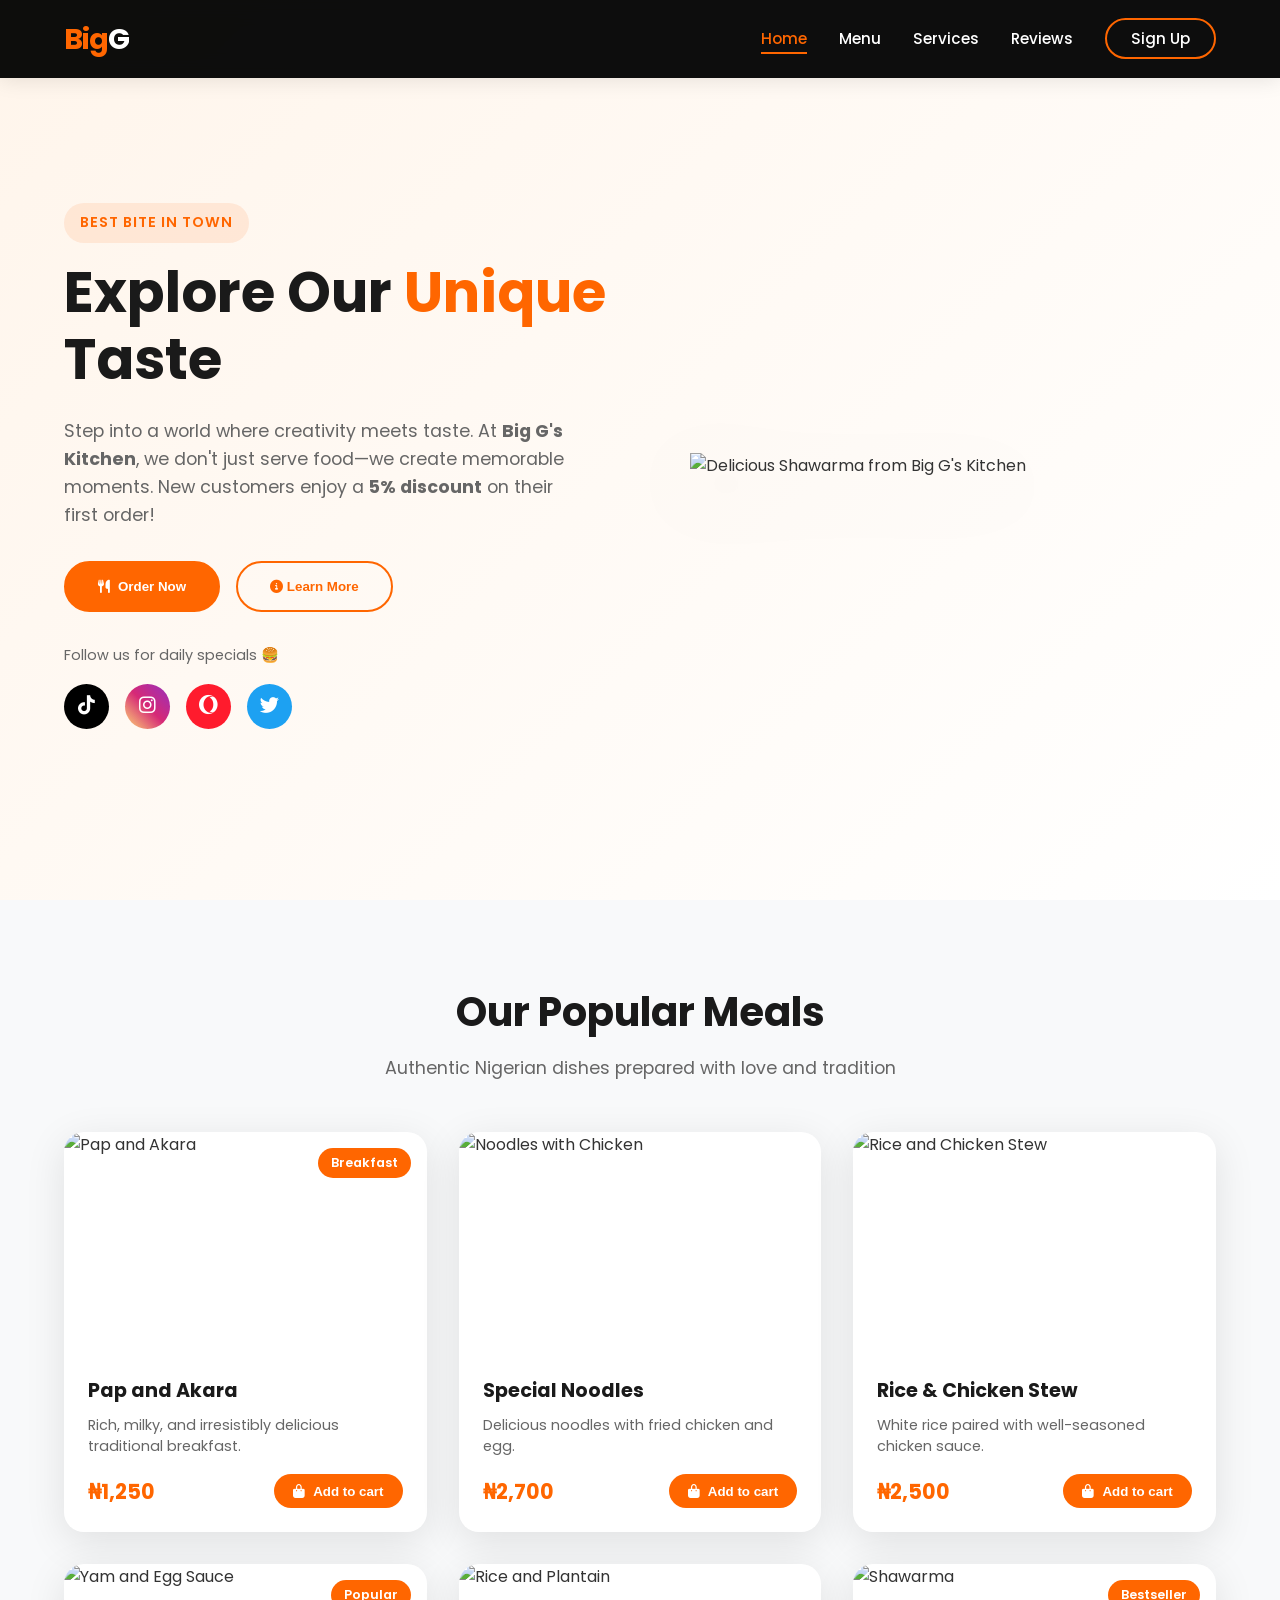
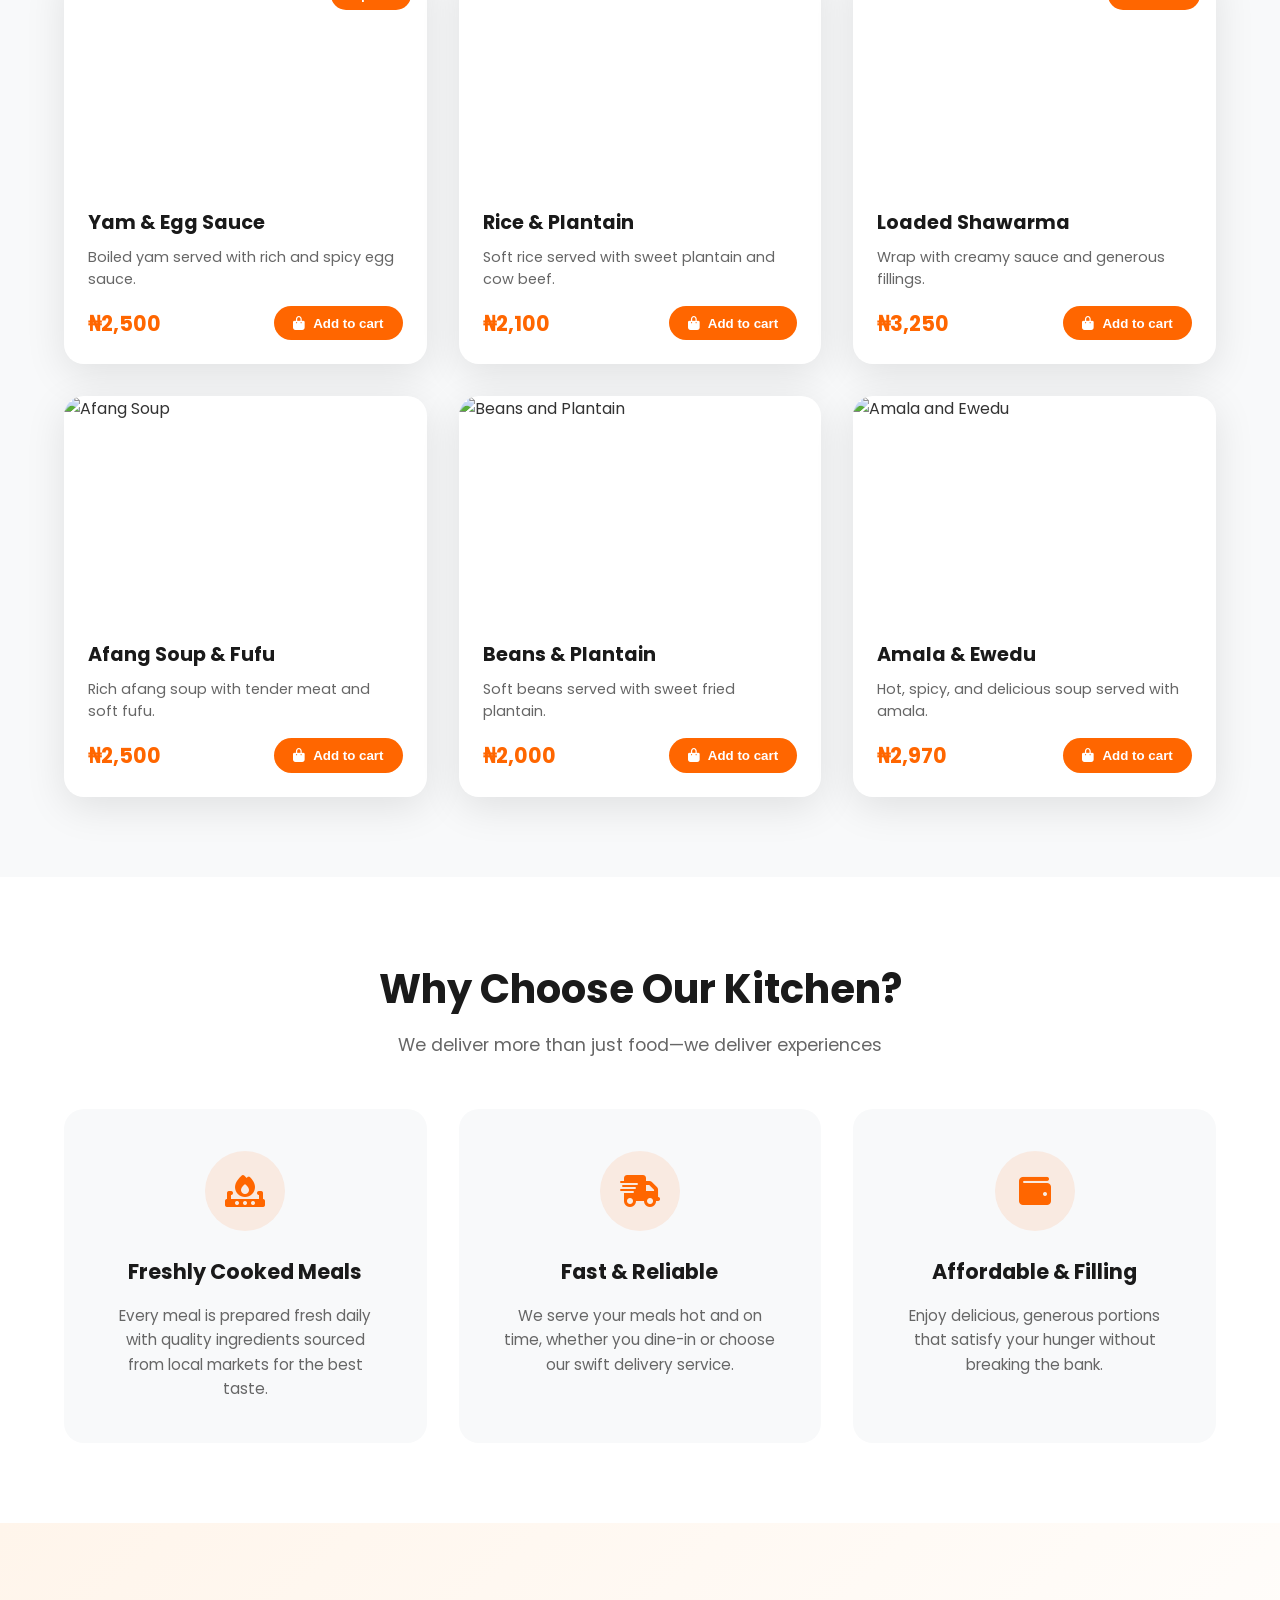
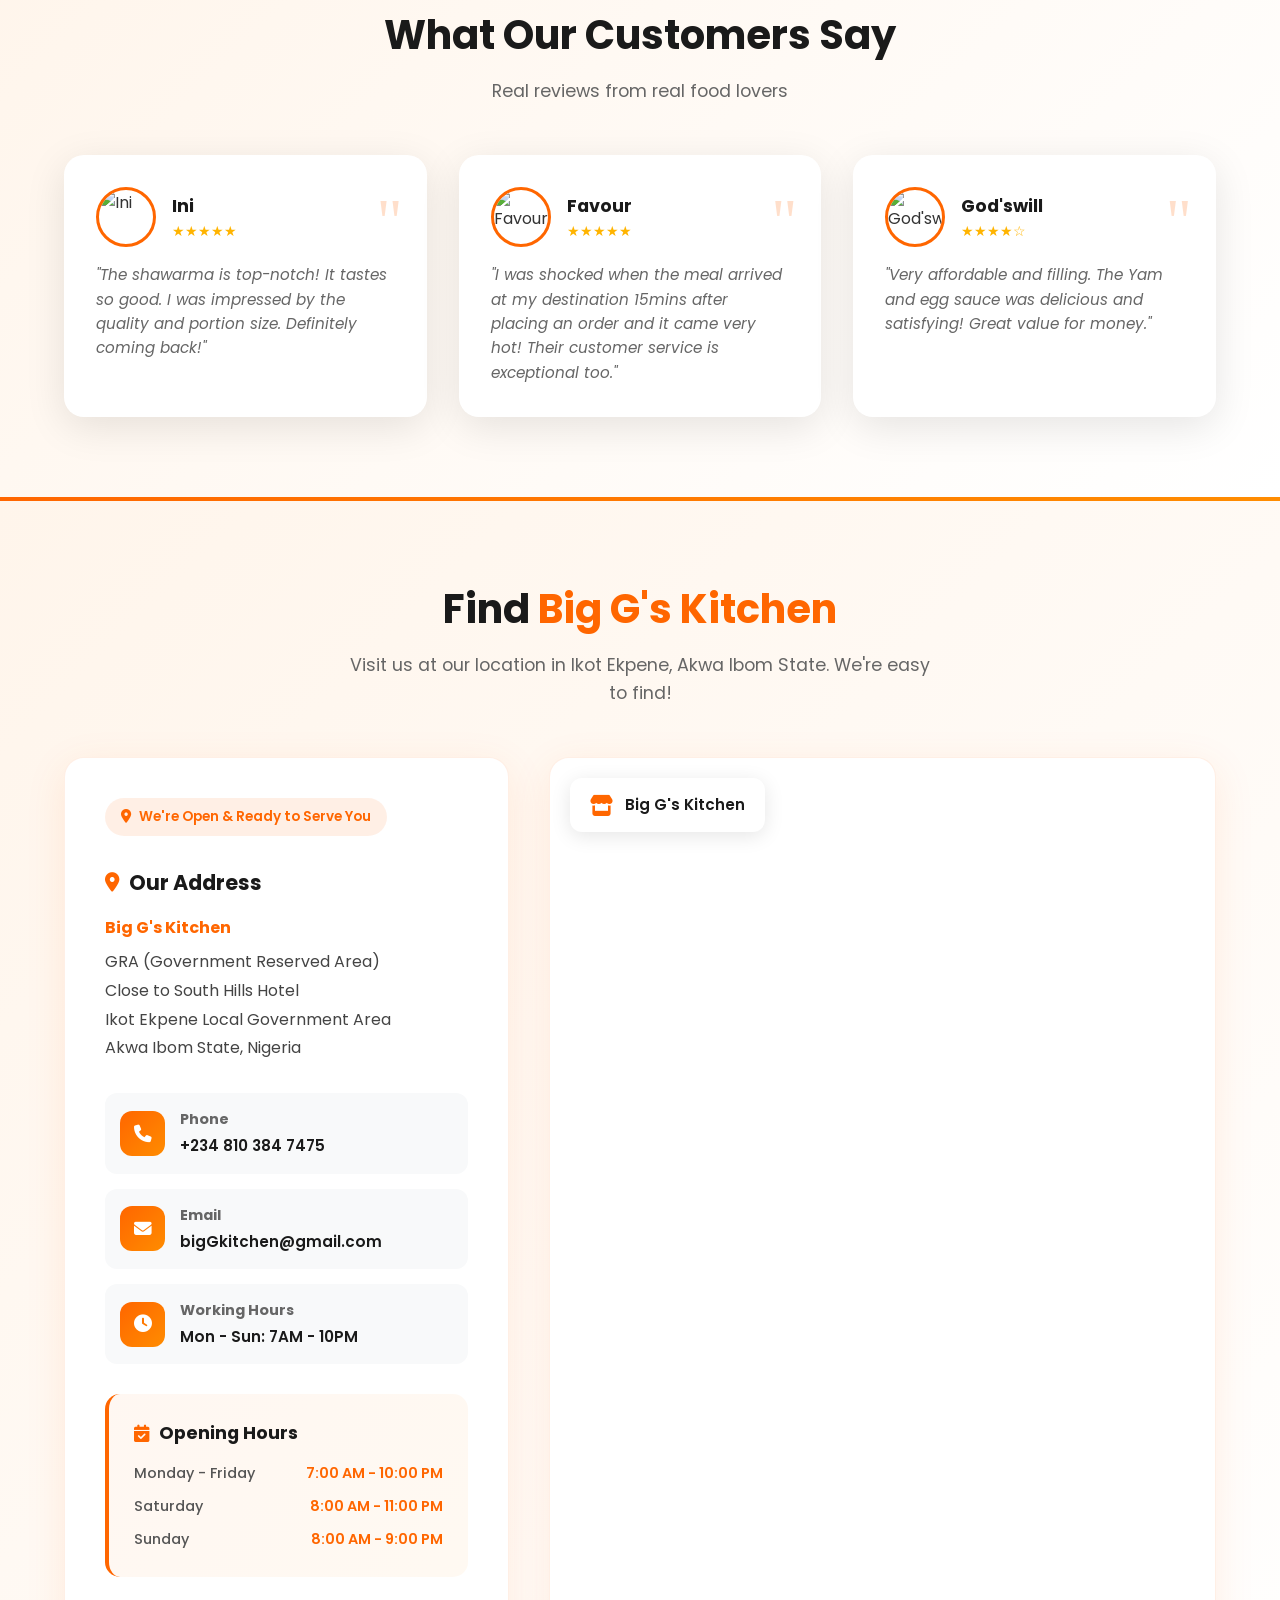
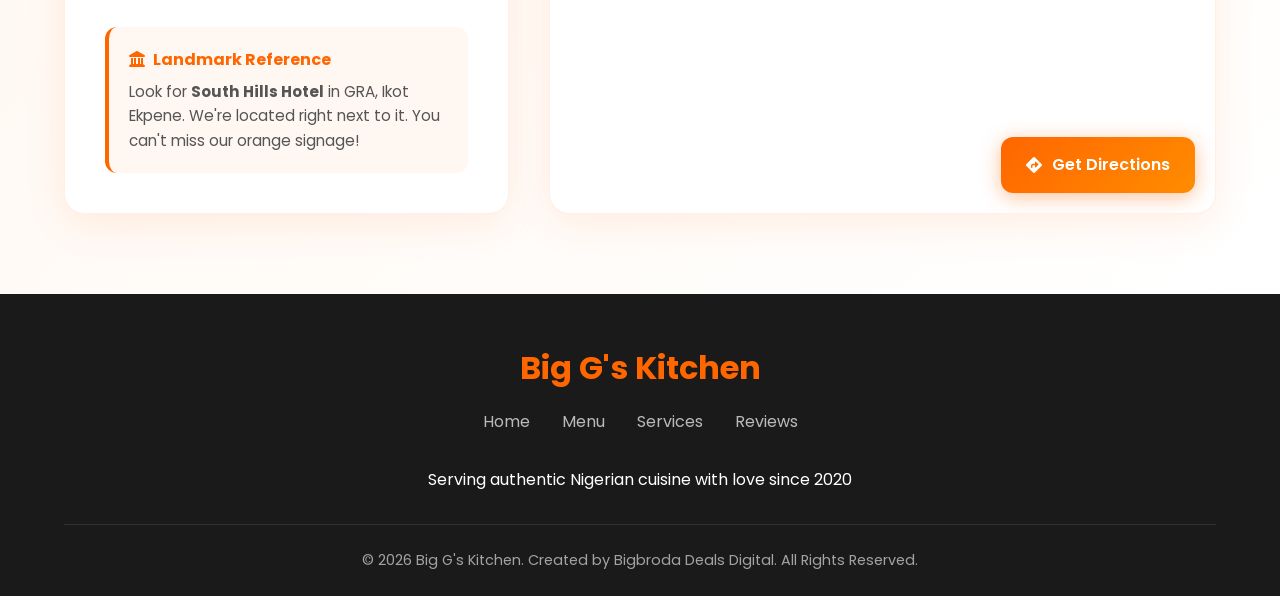
==== index.html @ 4d11370a "Rename kitchen.html to index.html" ====
<!DOCTYPE html>
<html lang="en">
<head>
    <meta charset="UTF-8">
    <meta name="viewport" content="width=device-width, initial-scale=1.0">
    <title>Big G's Kitchen - Authentic Nigerian Cuisine</title>
    
    <!-- Fonts & Icons -->
    <link href="https://fonts.googleapis.com/css2?family=Poppins:wght@300;400;500;600;700&display=swap" rel="stylesheet">
    <link rel="stylesheet" href="https://cdnjs.cloudflare.com/ajax/libs/font-awesome/6.5.0/css/all.min.css">
    
        <link href="https://fonts.googleapis.com/css2?family=Poppins:wght@300;400;500;600;700&display=swap" rel="stylesheet">
    <link rel="stylesheet" href="https://cdnjs.cloudflare.com/ajax/libs/font-awesome/6.5.0/css/all.min.css">
 <link rel="stylesheet" href="kitchen.css">
    <!-- AOS Animation -->
    <link href="https://unpkg.com/aos@2.3.4/dist/aos.css" rel="stylesheet">
   
</head>
<body>

    <!-- Navigation -->
    <nav class="navbar">
        <div class="logo">Big<span>G</span></div>
        <div class="hamburger" onclick="toggleMenu()">
            <i class="fas fa-bars"></i>
        </div>
        <ul class="nav-menu" id="navMenu">
            <li><a href="#home" class="active">Home</a></li>
            <li><a href="#products">Menu</a></li>
            <li><a href="#features">Services</a></li>
            <li><a href="#testimonials">Reviews</a></li>
            <li><a href="#" class="btn-login">Sign Up</a></li>
        </ul>
    </nav>

    <!-- Hero Section -->
    <section class="hero" id="home">
        <div class="hero-content" data-aos="fade-right">
            <span class="hero-tag">Best Bite in Town</span>
            <h1>Explore Our <span>Unique</span> Taste</h1>
            <p>Step into a world where creativity meets taste. At <strong>Big G's Kitchen</strong>, we don't just serve food—we create memorable moments. New customers enjoy a <strong>5% discount</strong> on their first order!</p>
            
            <div class="hero-buttons">
                <button class="btn-primary" onclick="scrollToSection('products')">
                    <i class="fas fa-utensils"></i> Order Now
                </button>
                <button class="btn-secondary" onclick="scrollToSection('features')">
                    <i class="fas fa-info-circle"></i> Learn More
                </button>
            </div>

            <div class="social-proof">
                <p>Follow us for daily specials 🍔</p>
                <div class="social-icons">
                    <a href="#" class="tiktok" aria-label="TikTok"><i class="fab fa-tiktok"></i></a>
                    <a href="#" class="instagram" aria-label="Instagram"><i class="fab fa-instagram"></i></a>
                    <a href="#" class="opera" aria-label="Opera"><i class="fab fa-opera"></i></a>
                    <a href="#" class="twitter" aria-label="Twitter"><i class="fab fa-twitter"></i></a>
                </div>
            </div>
        </div>
        
        <div class="hero-image" data-aos="fade-left">
            <img src="sha002.png" alt="Delicious Shawarma from Big G's Kitchen">
        </div>
    </section>

    <!-- Products Section -->
    <section class="products" id="products">
        <div class="section-header" data-aos="fade-up">
            <h2>Our Popular Meals</h2>
            <p>Authentic Nigerian dishes prepared with love and tradition</p>
        </div>

        <div class="product-grid">
            <div class="product-card" data-aos="fade-up" data-aos-delay="100">
                <div class="product-image">
                    <img src="pap.png" alt="Pap and Akara">
                    <span class="product-badge">Breakfast</span>
                </div>
                <div class="product-info">
                    <h3>Pap and Akara</h3>
                    <p>Rich, milky, and irresistibly delicious traditional breakfast.</p>
                    <div class="product-footer">
                        <span class="price">₦1,250</span>
                        <button class="btn-order"><i class="fas fa-shopping-bag"></i> Add to cart</button>
                    </div>
                </div>
            </div>

            <div class="product-card" data-aos="fade-up" data-aos-delay="200">
                <div class="product-image">
                    <img src="noodles.png" alt="Noodles with Chicken">
                </div>
                <div class="product-info">
                    <h3>Special Noodles</h3>
                    <p>Delicious noodles with fried chicken and egg.</p>
                    <div class="product-footer">
                        <span class="price">₦2,700</span>
                        <button class="btn-order"><i class="fas fa-shopping-bag"></i>Add to cart</button>
                    </div>
                </div>
            </div>

            <div class="product-card" data-aos="fade-up" data-aos-delay="300">
                <div class="product-image">
                    <img src="wrice.png" alt="Rice and Chicken Stew">
                </div>
                <div class="product-info">
                    <h3>Rice & Chicken Stew</h3>
                    <p>White rice paired with well-seasoned chicken sauce.</p>
                    <div class="product-footer">
                        <span class="price">₦2,500</span>
                        <button class="btn-order"><i class="fas fa-shopping-bag"></i> Add to cart</button>
                    </div>
                </div>
            </div>

            <div class="product-card" data-aos="fade-up" data-aos-delay="400">
                <div class="product-image">
                    <img src="yam.png" alt="Yam and Egg Sauce">
                    <span class="product-badge">Popular</span>
                </div>
                <div class="product-info">
                    <h3>Yam & Egg Sauce</h3>
                    <p>Boiled yam served with rich and spicy egg sauce.</p>
                    <div class="product-footer">
                        <span class="price">₦2,500</span>
                        <button class="btn-order"><i class="fas fa-shopping-bag"></i> Add to cart</button>
                    </div>
                </div>
            </div>

            <div class="product-card" data-aos="fade-up" data-aos-delay="100">
                <div class="product-image">
                    <img src="riceplan.png" alt="Rice and Plantain">
                </div>
                <div class="product-info">
                    <h3>Rice & Plantain</h3>
                    <p>Soft rice served with sweet plantain and cow beef.</p>
                    <div class="product-footer">
                        <span class="price">₦2,100</span>
                        <button class="btn-order"><i class="fas fa-shopping-bag"></i> Add to cart</button>
                    </div>
                </div>
            </div>

            <div class="product-card" data-aos="fade-up" data-aos-delay="200">
                <div class="product-image">
                    <img src="sha1.png" alt="Shawarma">
                    <span class="product-badge">Bestseller</span>
                </div>
                <div class="product-info">
                    <h3>Loaded Shawarma</h3>
                    <p>Wrap with creamy sauce and generous fillings.</p>
                    <div class="product-footer">
                        <span class="price">₦3,250</span>
                        <button class="btn-order"><i class="fas fa-shopping-bag"></i>Add to cart</button>
                    </div>
                </div>
            </div>

            <div class="product-card" data-aos="fade-up" data-aos-delay="300">
                <div class="product-image">
                    <img src="afang.png" alt="Afang Soup">
                </div>
                <div class="product-info">
                    <h3>Afang Soup & Fufu</h3>
                    <p>Rich afang soup with tender meat and soft fufu.</p>
                    <div class="product-footer">
                        <span class="price">₦2,500</span>
                        <button class="btn-order"><i class="fas fa-shopping-bag"></i> Add to cart</button>
                    </div>
                </div>
            </div>

            <div class="product-card" data-aos="fade-up" data-aos-delay="400">
                <div class="product-image">
                    <img src="beans.png" alt="Beans and Plantain">
                </div>
                <div class="product-info">
                    <h3>Beans & Plantain</h3>
                    <p>Soft beans served with sweet fried plantain.</p>
                    <div class="product-footer">
                        <span class="price">₦2,000</span>
                        <button class="btn-order"><i class="fas fa-shopping-bag"></i>Add to cart</button>
                    </div>
                </div>
            </div>

            <div class="product-card" data-aos="fade-up" data-aos-delay="500">
                <div class="product-image">
                    <img src="amala1.png" alt="Amala and Ewedu">
                </div>
                <div class="product-info">
                    <h3>Amala & Ewedu</h3>
                    <p>Hot, spicy, and delicious soup served with amala.</p>
                    <div class="product-footer">
                        <span class="price">₦2,970</span>
                        <button class="btn-order"><i class="fas fa-shopping-bag"></i> Add to cart</button>
                    </div>
                </div>
            </div>
        </div>
    </section>

    <!-- Features Section -->
    <section class="features" id="features">
        <div class="section-header" data-aos="fade-up">
            <h2>Why Choose Our Kitchen?</h2>
            <p>We deliver more than just food—we deliver experiences</p>
        </div>

        <div class="features-grid">
            <div class="feature-card" data-aos="fade-up" data-aos-delay="100">
                <div class="feature-icon">
                    <i class="fas fa-fire-burner"></i>
                </div>
                <h3>Freshly Cooked Meals</h3>
                <p>Every meal is prepared fresh daily with quality ingredients sourced from local markets for the best taste.</p>
            </div>

            <div class="feature-card" data-aos="fade-up" data-aos-delay="200">
                <div class="feature-icon">
                    <i class="fas fa-truck-fast"></i>
                </div>
                <h3>Fast & Reliable</h3>
                <p>We serve your meals hot and on time, whether you dine-in or choose our swift delivery service.</p>
            </div>

            <div class="feature-card" data-aos="fade-up" data-aos-delay="300">
                <div class="feature-icon">
                    <i class="fas fa-wallet"></i>
                </div>
                <h3>Affordable & Filling</h3>
                <p>Enjoy delicious, generous portions that satisfy your hunger without breaking the bank.</p>
            </div>
        </div>
    </section>

    <!-- Testimonials -->
    <section class="testimonials" id="testimonials">
        <div class="section-header" data-aos="fade-up">
            <h2>What Our Customers Say</h2>
            <p>Real reviews from real food lovers</p>
        </div>

        <div class="testimonials-grid">
            <div class="testimonial-card" data-aos="fade-up" data-aos-delay="100">
                <div class="testimonial-header">
                    <img src="ini.jpeg" alt="Ini">
                    <div class="testimonial-meta">
                        <h4>Ini</h4>
                        <div class="stars">★★★★★</div>
                    </div>
                </div>
                <p>"The shawarma is top-notch! It tastes so good. I was impressed by the quality and portion size. Definitely coming back!"</p>
            </div>

            <div class="testimonial-card" data-aos="fade-up" data-aos-delay="200">
                <div class="testimonial-header">
                    <img src="ima.jpeg" alt="Favour">
                    <div class="testimonial-meta">
                        <h4>Favour</h4>
                        <div class="stars">★★★★★</div>
                    </div>
                </div>
                <p>"I was shocked when the meal arrived at my destination 15mins after placing an order and it came very hot! Their customer service is exceptional too."</p>
            </div>

            <div class="testimonial-card" data-aos="fade-up" data-aos-delay="300">
                <div class="testimonial-header">
                    <img src="big.jpg" alt="God'swill">
                    <div class="testimonial-meta">
                        <h4>God'swill</h4>
                        <div class="stars">★★★★☆</div>
                    </div>
                </div>
                <p>"Very affordable and filling. The Yam and egg sauce was delicious and satisfying! Great value for money."</p>
            </div>
        </div>
    </section>

     <!-- LOCATION SECTION - Insert after reviews/testimonials section -->
    <section class="location-section" id="location">
        <div class="section-header">
            <h2>Find <span>Big G's Kitchen</span></h2>
            <p>Visit us at our location in Ikot Ekpene, Akwa Ibom State. We're easy to find!</p>
        </div>

        <div class="location-container">
            <!-- Location Info -->
            <div class="location-info">
                <div class="location-badge">
                    <i class="fas fa-location-dot"></i>
                    We're Open & Ready to Serve You
                </div>

                <div class="address-block">
                    <h3><i class="fas fa-map-marker-alt"></i> Our Address</h3>
                    <p class="address-text">
                        <strong>Big G's Kitchen</strong>
                        GRA (Government Reserved Area)<br>
                        Close to South Hills Hotel<br>
                        Ikot Ekpene Local Government Area<br>
                        Akwa Ibom State, Nigeria
                    </p>
                </div>

                <div class="contact-details">
                    <div class="contact-item">
                        <div class="contact-icon">
                            <i class="fas fa-phone"></i>
                        </div>
                        <div class="contact-text">
                            <h4>Phone</h4>
                            <p>+234 810 384 7475</p>
                        </div>
                    </div>
                    <div class="contact-item">
                        <div class="contact-icon">
                            <i class="fas fa-envelope"></i>
                        </div>
                        <div class="contact-text">
                            <h4>Email</h4>
                            <p>bigGkitchen@gmail.com</p>
                        </div>
                    </div>
                    <div class="contact-item">
                        <div class="contact-icon">
                            <i class="fas fa-clock"></i>
                        </div>
                        <div class="contact-text">
                            <h4>Working Hours</h4>
                            <p>Mon - Sun: 7AM - 10PM</p>
                        </div>
                    </div>
                </div>

                <div class="hours-block">
                    <h4><i class="fas fa-calendar-check"></i> Opening Hours</h4>
                    <div class="hours-list">
                        <div class="hours-row">
                            <span class="day">Monday - Friday</span>
                            <span class="time">7:00 AM - 10:00 PM</span>
                        </div>
                        <div class="hours-row">
                            <span class="day">Saturday</span>
                            <span class="time">8:00 AM - 11:00 PM</span>
                        </div>
                        <div class="hours-row">
                            <span class="day">Sunday</span>
                            <span class="time">8:00 AM - 9:00 PM</span>
                        </div>
                    </div>
                </div>

                <div class="landmark-note">
                    <h4><i class="fas fa-landmark"></i> Landmark Reference</h4>
                    <p>Look for <strong>South Hills Hotel</strong> in GRA, Ikot Ekpene. We're located right next to it. You can't miss our orange signage!</p>
                </div>
            </div>

            <!-- Map -->
            <div class="map-wrapper">
                <div class="map-container">
                    <!-- Google Maps Embed - Ikot Ekpene, Akwa Ibom -->
                    <iframe 
                        class="map-iframe"
                        src="https://www.google.com/maps/embed?pb=!1m18!1m12!1m3!1d127166.12532907297!2d7.5797248!3d5.1234567!2m3!1f0!2f0!3f0!3m2!1i1024!2i768!4f13.1!3m3!1m2!1s0x105d7c7c7c7c7c7c%3A0x7c7c7c7c7c7c7c7c!2sIkot%20Ekpene%2C%20Akwa%20Ibom!5e0!3m2!1sen!2sng!4v1234567890"
                        allowfullscreen=""
                        loading="lazy"
                        referrerpolicy="no-referrer-when-downgrade">
                    </iframe>
                    
                    <div class="map-overlay">
                        <i class="fas fa-store"></i>
                        <span>Big G's Kitchen</span>
                    </div>

                    <a href="https://www.google.com/maps/dir//Ikot+Ekpene,+Akwa+Ibom/@5.1234567,7.5797248,15z" 
                       target="_blank" 
                       class="directions-btn">
                        <i class="fas fa-directions"></i>
                        Get Directions
                    </a>
                </div>
            </div>
        </div>
    </section>
    <!-- Footer -->
    <footer>
        <div class="footer-content">
            <div class="footer-logo">Big G's Kitchen</div>
            <div class="footer-links">
                <a href="#home">Home</a>
                <a href="#products">Menu</a>
                <a href="#features">Services</a>
                <a href="#testimonials">Reviews</a>
            </div>
            <p>Serving authentic Nigerian cuisine with love since 2020</p>
        </div>
        <div class="footer-bottom">
            <p>&copy; 2026 Big G's Kitchen. Created by Bigbroda Deals Digital. All Rights Reserved.</p>
        </div>
    </footer>

    <!-- Scripts -->
    <script src="https://unpkg.com/aos@2.3.4/dist/aos.js"></script>
    <script>
        // Initialize AOS Animation
        AOS.init({
            duration: 800,
            easing: "ease-out-cubic",
            once: true,
            offset: 100,
            disable: 'mobile'
        });

        // Mobile Menu Toggle
        function toggleMenu() {
            const navMenu = document.getElementById('navMenu');
            navMenu.classList.toggle('active');
        }

        // Close menu when clicking a link
        document.querySelectorAll('.nav-menu a').forEach(link => {
            link.addEventListener('click', () => {
                document.getElementById('navMenu').classList.remove('active');
            });
        });

        // Smooth Scroll to Section
        function scrollToSection(id) {
            const element = document.getElementById(id);
            if (element) {
                element.scrollIntoView({ behavior: 'smooth', block: 'start' });
            }
        }

        // Active Navigation Highlight on Scroll
        const sections = document.querySelectorAll('section[id]');
        const navLinks = document.querySelectorAll('.nav-menu a');

        window.addEventListener('scroll', () => {
            let current = '';
            sections.forEach(section => {
                const sectionTop = section.offsetTop;
                const sectionHeight = section.clientHeight;
                if (scrollY >= (sectionTop - 200)) {
                    current = section.getAttribute('id');
                }
            });

            navLinks.forEach(link => {
                link.classList.remove('active');
                if (link.getAttribute('href') === `#${current}`) {
                    link.classList.add('active');
                }
            });
        });

        // Add to Cart Functionality (placeholder)
        document.querySelectorAll('.btn-order').forEach(btn => {
            btn.addEventListener('click', function() {
                const originalText = this.innerHTML;
                this.innerHTML = '<i class="fas fa-check"></i> Added';
                this.style.background = '#28a745';
                setTimeout(() => {
                    this.innerHTML = originalText;
                    this.style.background = '';
                }, 2000);
            });
        });
           // Animate elements on scroll
        const observerOptions = {
            threshold: 0.1,
            rootMargin: '0px 0px -50px 0px'
        };

        const observer = new IntersectionObserver((entries) => {
            entries.forEach(entry => {
                if (entry.isIntersecting) {
                    entry.target.style.opacity = '1';
                    entry.target.style.transform = 'translateY(0)';
                }
            });
        }, observerOptions);

        // Observe location section elements
        document.querySelectorAll('.location-info, .map-wrapper').forEach(el => {
            el.style.opacity = '0';
            el.style.transform = 'translateY(30px)';
            el.style.transition = 'all 0.6s ease';
            observer.observe(el);
        });

        // Smooth scroll to location
        function scrollToLocation() {
            document.getElementById('location').scrollIntoView({ behavior: 'smooth' });
        }

        // Check if user is near location (for demo purposes)
        if (navigator.geolocation) {
            navigator.geolocation.getCurrentPosition(
                (position) => {
                    // You could calculate distance to Ikot Ekpene here
                    console.log('Location access granted');
                },
                (error) => {
                    console.log('Location access denied');
                }
            );
        }
    </script>
</body>
</html>
---- kitchen.css ----
/* CSS Reset & Variables */
        :root {
            --primary: #ff6600;
            --primary-dark: #e65c00;
            --secondary: #ff7200;
            --dark: #1a1a1a;
            --light: #f8f9fa;
            --text: #333;
            --text-light: #666;
            --white: #ffffff;
            --shadow: 0 10px 40px rgba(0,0,0,0.1);
            --transition: all 0.3s ease;
        }

        * {
            margin: 0;
            padding: 0;
            box-sizing: border-box;
        }

        html {
            scroll-behavior: smooth;
        }

        body {
            font-family: 'Poppins', sans-serif;
            line-height: 1.6;
            color: var(--text);
            background: var(--white);
            overflow-x: hidden;
        }

        img {
            max-width: 100%;
            height: auto;
            display: block;
        }

        a {
            text-decoration: none;
            color: inherit;
        }

        /* Navigation */
        .navbar {
            position: fixed;
            top: 0;
            left: 0;
            right: 0;
            background: rgba(0, 0, 0, 0.95);
            backdrop-filter: blur(10px);
            padding: 1rem 5%;
            display: flex;
            justify-content: space-between;
            align-items: center;
            z-index: 1000;
            box-shadow: 0 2px 20px rgba(0,0,0,0.1);
        }

        .logo {
            font-size: 1.8rem;
            font-weight: 700;
            color: var(--primary);
            letter-spacing: -1px;
        }
       
        .logo span {
            color: var(--white);
        }

        .nav-menu {
            display: flex;
            list-style: none;
            gap: 2rem;
            align-items: center;
        }

        .nav-menu a {
            color: var(--white);
            font-weight: 500;
            font-size: 0.95rem;
            transition: var(--transition);
            position: relative;
        }

        .nav-menu a::after {
            content: '';
            position: absolute;
            bottom: -5px;
            left: 0;
            width: 0;
            height: 2px;
            background: var(--primary);
            transition: var(--transition);
        }

        .nav-menu a:hover::after,
        .nav-menu a.active::after {
            width: 100%;
        }

        .nav-menu a:hover,
        .nav-menu a.active {
            color: var(--primary);
        }

        .btn-login {
            border: 2px solid var(--primary);
            padding: 0.5rem 1.5rem;
            border-radius: 25px;
            transition: var(--transition);
        }

        .btn-login:hover {
            background: var(--primary);
            color: var(--white) !important;
        }

        .hamburger {
            display: none;
            font-size: 1.5rem;
            color: var(--primary);
            cursor: pointer;
        }

        /* Hero Section */
        .hero {
            min-height: 100vh;
            display: flex;
            align-items: center;
            padding: 6rem 5% 4rem;
            background: linear-gradient(135deg, #fff5eb 0%, #ffffff 100%);
            gap: 3rem;
        }

        .hero-content {
            flex: 1;
            max-width: 600px;
        }

        .hero-tag {
            display: inline-block;
            background: rgba(255, 102, 0, 0.1);
            color: var(--primary);
            padding: 0.5rem 1rem;
            border-radius: 20px;
            font-size: 0.9rem;
            font-weight: 600;
            margin-bottom: 1rem;
            text-transform: uppercase;
            letter-spacing: 1px;
        }

        .hero h1 {
            font-size: clamp(2rem, 5vw, 3.5rem);
            line-height: 1.2;
            margin-bottom: 1.5rem;
            color: var(--dark);
        }

        .hero h1 span {
            color: var(--primary);
            position: relative;
        }

        .hero p {
            font-size: 1.1rem;
            color: var(--text-light);
            margin-bottom: 2rem;
            max-width: 500px;
        }

        .hero-buttons {
            display: flex;
            gap: 1rem;
            flex-wrap: wrap;
            margin-bottom: 2rem;
        }

        .btn-primary {
            background: var(--primary);
            color: var(--white);
            padding: 1rem 2rem;
            border: 2px solid var(--primary);
            border-radius: 50px;
            font-weight: 600;
            cursor: pointer;
            transition: var(--transition);
            display: inline-flex;
            align-items: center;
            gap: 0.5rem;
        }

        .btn-primary:hover {
            background: transparent;
            color: var(--primary);
            transform: translateY(-3px);
            box-shadow: 0 10px 30px rgba(255, 102, 0, 0.3);
        }

        .btn-secondary {
            background: transparent;
            color: var(--primary);
            padding: 1rem 2rem;
            border: 2px solid var(--primary);
            border-radius: 50px;
            font-weight: 600;
            cursor: pointer;
            transition: var(--transition);
        }

        .btn-secondary:hover {
            background: var(--primary);
            color: var(--white);
            transform: translateY(-3px);
        }

        .hero-image {
            flex: 1;
            display: flex;
            justify-content: center;
            align-items: center;
        }

        .hero-image img {
            max-width: 500px;
            width: 100%;
            filter: drop-shadow(0 20px 40px rgba(0,0,0,0.15));
            animation: float 3s ease-in-out infinite;
        }

        @keyframes float {
            0%, 100% { transform: translateY(0); }
            50% { transform: translateY(-20px); }
        }

        .social-proof {
            margin-top: 1rem;
        }

        .social-proof p {
            font-size: 0.9rem;
            margin-bottom: 1rem;
            color: var(--text-light);
        }

        .social-icons {
            display: flex;
            gap: 1rem;
        }

        .social-icons a {
            width: 45px;
            height: 45px;
            border-radius: 50%;
            display: flex;
            align-items: center;
            justify-content: center;
            color: var(--white);
            font-size: 1.2rem;
            transition: var(--transition);
            position: relative;
            overflow: hidden;
        }

        .social-icons a::before {
            content: '';
            position: absolute;
            top: 0;
            left: 0;
            width: 100%;
            height: 100%;
            background: linear-gradient(45deg, transparent, rgba(255,255,255,0.3), transparent);
            transform: translateX(-100%);
            transition: 0.5s;
        }

        .social-icons a:hover::before {
            transform: translateX(100%);
        }

        .social-icons a:hover {
            transform: translateY(-5px) scale(1.1);
        }

        .tiktok { background: #000; }
        .instagram { background: linear-gradient(45deg, #feda75, #d62976, #962fbf); }
        .opera { background: #ff1b2d; }
        .twitter { background: #1da1f2; }

        /* Products Section */
        .products {
            padding: 5rem 5%;
            background: var(--light);
        }

        .section-header {
            text-align: center;
            margin-bottom: 3rem;
        }

        .section-header h2 {
            font-size: clamp(1.8rem, 4vw, 2.5rem);
            color: var(--dark);
            margin-bottom: 0.5rem;
        }

        .section-header p {
            color: var(--text-light);
            font-size: 1rem;
        }

        .product-grid {
            display: grid;
            grid-template-columns: repeat(auto-fit, minmax(280px, 1fr));
            gap: 2rem;
            max-width: 1400px;
            margin: 0 auto;
        }

        .product-card {
            background: var(--white);
            border-radius: 20px;
            overflow: hidden;
            box-shadow: var(--shadow);
            transition: var(--transition);
            position: relative;
        }

        .product-card:hover {
            transform: translateY(-10px);
            box-shadow: 0 20px 60px rgba(0,0,0,0.15);
        }

        .product-badge {
            position: absolute;
            top: 1rem;
            right: 1rem;
            background: var(--primary);
            color: var(--white);
            padding: 0.3rem 0.8rem;
            border-radius: 20px;
            font-size: 0.8rem;
            font-weight: 600;
            z-index: 2;
        }

        .product-image {
            height: 220px;
            overflow: hidden;
            position: relative;
        }

        .product-image img {
            width: 100%;
            height: 100%;
            object-fit: cover;
            transition: var(--transition);
        }

        .product-card:hover .product-image img {
            transform: scale(1.1);
        }

        .product-info {
            padding: 1.5rem;
        }

        .product-info h3 {
            font-size: 1.2rem;
            margin-bottom: 0.5rem;
            color: var(--dark);
        }

        .product-info p {
            font-size: 0.9rem;
            color: var(--text-light);
            margin-bottom: 1rem;
            line-height: 1.5;
        }

        .product-footer {
            display: flex;
            justify-content: space-between;
            align-items: center;
        }

        .price {
            font-size: 1.3rem;
            font-weight: 700;
            color: var(--primary);
        }

        .btn-order {
            background: var(--primary);
            color: var(--white);
            border: none;
            padding: 0.6rem 1.2rem;
            border-radius: 25px;
            cursor: pointer;
            font-weight: 600;
            transition: var(--transition);
            display: flex;
            align-items: center;
            gap: 0.5rem;
        }

        .btn-order:hover {
            background: var(--primary-dark);
            transform: scale(1.05);
        }

        /* Features Section */
        .features {
            padding: 5rem 5%;
            background: var(--white);
        }

        .features-grid {
            display: grid;
            grid-template-columns: repeat(auto-fit, minmax(300px, 1fr));
            gap: 2rem;
            max-width: 1200px;
            margin: 0 auto;
        }

        .feature-card {
            background: var(--light);
            padding: 2.5rem;
            border-radius: 20px;
            text-align: center;
            transition: var(--transition);
            border: 2px solid transparent;
        }

        .feature-card:hover {
            border-color: var(--primary);
            transform: translateY(-5px);
            box-shadow: var(--shadow);
        }

        .feature-icon {
            width: 80px;
            height: 80px;
            background: rgba(255, 102, 0, 0.1);
            border-radius: 50%;
            display: flex;
            align-items: center;
            justify-content: center;
            margin: 0 auto 1.5rem;
            font-size: 2rem;
            color: var(--primary);
            transition: var(--transition);
        }

        .feature-card:hover .feature-icon {
            background: var(--primary);
            color: var(--white);
            transform: rotateY(360deg);
        }

        .feature-card h3 {
            font-size: 1.3rem;
            margin-bottom: 1rem;
            color: var(--dark);
        }

        .feature-card p {
            color: var(--text-light);
            font-size: 0.95rem;
            line-height: 1.6;
        }

        /* Testimonials */
        .testimonials {
            padding: 5rem 5%;
            background: linear-gradient(135deg, #fff5eb 0%, #ffffff 100%);
        }

        .testimonials-grid {
            display: grid;
            grid-template-columns: repeat(auto-fit, minmax(320px, 1fr));
            gap: 2rem;
            max-width: 1200px;
            margin: 0 auto;
        }

        .testimonial-card {
            background: var(--white);
            padding: 2rem;
            border-radius: 20px;
            box-shadow: var(--shadow);
            transition: var(--transition);
            position: relative;
        }

        .testimonial-card::before {
            content: '"';
            position: absolute;
            top: 1rem;
            right: 1.5rem;
            font-size: 4rem;
            color: var(--primary);
            opacity: 0.2;
            font-family: Georgia, serif;
        }

        .testimonial-card:hover {
            transform: translateY(-10px);
        }

        .testimonial-header {
            display: flex;
            align-items: center;
            gap: 1rem;
            margin-bottom: 1rem;
        }

        .testimonial-header img {
            width: 60px;
            height: 60px;
            border-radius: 50%;
            object-fit: cover;
            border: 3px solid var(--primary);
        }

        .testimonial-meta h4 {
            color: var(--dark);
            font-size: 1.1rem;
        }

        .stars {
            color: #ffb400;
            font-size: 0.9rem;
        }

        .testimonial-card p {
            color: var(--text-light);
            font-style: italic;
            line-height: 1.6;
            font-size: 0.95rem;
        }

          /* Location Section - Insert after reviews */
        .location-section {
            padding: 80px 5%;
            background: linear-gradient(135deg, #fff5eb 0%, #ffffff 100%);
            position: relative;
            overflow: hidden;
        }

        .location-section::before {
            content: '';
            position: absolute;
            top: 0;
            left: 0;
            right: 0;
            height: 4px;
            background: linear-gradient(90deg, #ff6600, #ff8c00);
        }

        .section-header {
            text-align: center;
            margin-bottom: 50px;
        }

        .section-header h2 {
            font-size: clamp(1.8rem, 4vw, 2.5rem);
            color: #1a1a1a;
            margin-bottom: 10px;
            font-weight: 700;
        }

        .section-header h2 span {
            color: #ff6600;
        }

        .section-header p {
            color: #666;
            font-size: clamp(0.95rem, 2vw, 1.1rem);
            max-width: 600px;
            margin: 0 auto;
        }

        .location-container {
            max-width: 1400px;
            margin: 0 auto;
            display: grid;
            grid-template-columns: 1fr 1.5fr;
            gap: 40px;
            align-items: stretch;
        }

        /* Location Info Card */
        .location-info {
            background: #ffffff;
            border-radius: 20px;
            padding: 40px;
            box-shadow: 0 10px 40px rgba(255, 102, 0, 0.1);
            border: 1px solid rgba(255, 102, 0, 0.1);
            display: flex;
            flex-direction: column;
            gap: 30px;
        }

        .location-badge {
            display: inline-flex;
            align-items: center;
            gap: 8px;
            background: rgba(255, 102, 0, 0.1);
            color: #ff6600;
            padding: 8px 16px;
            border-radius: 25px;
            font-size: 0.85rem;
            font-weight: 600;
            width: fit-content;
        }

        .location-badge i {
            animation: pulse 2s infinite;
        }

        @keyframes pulse {
            0%, 100% { opacity: 1; }
            50% { opacity: 0.5; }
        }

        .address-block h3 {
            font-size: 1.3rem;
            color: #1a1a1a;
            margin-bottom: 15px;
            display: flex;
            align-items: center;
            gap: 10px;
        }

        .address-block h3 i {
            color: #ff6600;
            font-size: 1.2rem;
        }

        .address-text {
            color: #444;
            line-height: 1.8;
            font-size: 1rem;
        }

        .address-text strong {
            color: #ff6600;
            display: block;
            margin-bottom: 5px;
        }

        .contact-details {
            display: flex;
            flex-direction: column;
            gap: 15px;
        }

        .contact-item {
            display: flex;
            align-items: center;
            gap: 15px;
            padding: 15px;
            background: #f8f9fa;
            border-radius: 12px;
            transition: all 0.3s ease;
        }

        .contact-item:hover {
            background: rgba(255, 102, 0, 0.05);
            transform: translateX(5px);
        }

        .contact-icon {
            width: 45px;
            height: 45px;
            background: linear-gradient(135deg, #ff6600 0%, #ff8c00 100%);
            border-radius: 12px;
            display: flex;
            align-items: center;
            justify-content: center;
            color: white;
            font-size: 1.1rem;
            flex-shrink: 0;
        }

        .contact-text h4 {
            font-size: 0.9rem;
            color: #666;
            margin-bottom: 3px;
        }

        .contact-text p {
            font-size: 0.95rem;
            color: #1a1a1a;
            font-weight: 600;
        }

        .hours-block {
            background: linear-gradient(135deg, rgba(255, 102, 0, 0.05) 0%, rgba(255, 140, 0, 0.05) 100%);
            border-radius: 15px;
            padding: 25px;
            border-left: 4px solid #ff6600;
        }

        .hours-block h4 {
            font-size: 1.1rem;
            color: #1a1a1a;
            margin-bottom: 15px;
            display: flex;
            align-items: center;
            gap: 10px;
        }

        .hours-block h4 i {
            color: #ff6600;
        }

        .hours-list {
            display: flex;
            flex-direction: column;
            gap: 10px;
        }

        .hours-row {
            display: flex;
            justify-content: space-between;
            font-size: 0.9rem;
            color: #555;
        }

        .hours-row .day {
            font-weight: 500;
        }

        .hours-row .time {
            color: #ff6600;
            font-weight: 600;
        }

        /* Map Container */
        .map-wrapper {
            background: #ffffff;
            border-radius: 20px;
            overflow: hidden;
            box-shadow: 0 10px 40px rgba(255, 102, 0, 0.1);
            border: 1px solid rgba(255, 102, 0, 0.1);
            position: relative;
        }

        .map-container {
            position: relative;
            width: 100%;
            height: 100%;
            min-height: 500px;
        }

        .map-iframe {
            width: 100%;
            height: 100%;
            min-height: 500px;
            border: none;
            filter: grayscale(20%) contrast(1.1);
        }

        .map-overlay {
            position: absolute;
            top: 20px;
            left: 20px;
            background: white;
            padding: 15px 20px;
            border-radius: 12px;
            box-shadow: 0 4px 20px rgba(0,0,0,0.1);
            display: flex;
            align-items: center;
            gap: 12px;
            z-index: 10;
        }

        .map-overlay i {
            color: #ff6600;
            font-size: 1.3rem;
        }

        .map-overlay span {
            font-weight: 600;
            color: #1a1a1a;
            font-size: 0.95rem;
        }

        .directions-btn {
            position: absolute;
            bottom: 20px;
            right: 20px;
            background: linear-gradient(135deg, #ff6600 0%, #ff8c00 100%);
            color: white;
            padding: 15px 25px;
            border-radius: 12px;
            text-decoration: none;
            font-weight: 600;
            display: flex;
            align-items: center;
            gap: 10px;
            box-shadow: 0 4px 20px rgba(255, 102, 0, 0.4);
            transition: all 0.3s ease;
            z-index: 10;
        }

        .directions-btn:hover {
            transform: translateY(-3px);
            box-shadow: 0 8px 30px rgba(255, 102, 0, 0.5);
        }

        /* Landmark Reference */
        .landmark-note {
            margin-top: 20px;
            padding: 20px;
            background: rgba(255, 102, 0, 0.05);
            border-radius: 12px;
            border-left: 4px solid #ff6600;
        }

        .landmark-note h4 {
            color: #ff6600;
            font-size: 1rem;
            margin-bottom: 8px;
            display: flex;
            align-items: center;
            gap: 8px;
        }

        .landmark-note p {
            color: #555;
            font-size: 0.95rem;
            line-height: 1.6;
        }

        /* Responsive Design */
        @media (max-width: 1024px) {
            .location-container {
                grid-template-columns: 1fr;
                gap: 30px;
            }

            .map-container {
                min-height: 400px;
            }

            .map-iframe {
                min-height: 400px;
            }

            .location-info {
                padding: 30px;
            }
        }

        @media (max-width: 768px) {
            .location-section {
                padding: 60px 4%;
            }

            .location-info {
                padding: 25px;
                gap: 25px;
            }

            .map-container {
                min-height: 350px;
            }

            .map-iframe {
                min-height: 350px;
            }

            .map-overlay {
                top: 15px;
                left: 15px;
                padding: 12px 15px;
            }

            .directions-btn {
                bottom: 15px;
                right: 15px;
                padding: 12px 20px;
                font-size: 0.9rem;
            }

            .contact-item {
                padding: 12px;
            }

            .contact-icon {
                width: 40px;
                height: 40px;
                font-size: 1rem;
            }

            .hours-block {
                padding: 20px;
            }
        }

        @media (max-width: 480px) {
            .section-header h2 {
                font-size: 1.6rem;
            }

            .location-info {
                padding: 20px;
            }

            .address-block h3 {
                font-size: 1.1rem;
            }

            .address-text {
                font-size: 0.95rem;
            }

            .map-container {
                min-height: 300px;
            }

            .map-iframe {
                min-height: 300px;
            }

            .directions-btn {
                width: calc(100% - 30px);
                justify-content: center;
                right: 15px;
                left: 15px;
            }

            .hours-row {
                font-size: 0.85rem;
            }
        }

        /* Print Styles */
        @media print {
            .location-section {
                background: white;
                padding: 20px;
            }

            .map-wrapper {
                box-shadow: none;
                border: 1px solid #ddd;
            }

            .directions-btn {
                display: none;
            }
        }
        /* Footer */
        footer {
            background: var(--dark);
            color: var(--white);
            padding: 3rem 5% 1.5rem;
            text-align: center;
        }

        .footer-content {
            max-width: 600px;
            margin: 0 auto;
        }

        .footer-logo {
            font-size: 2rem;
            font-weight: 700;
            color: var(--primary);
            margin-bottom: 1rem;
        }

        .footer-links {
            display: flex;
            justify-content: center;
            gap: 2rem;
            margin-bottom: 2rem;
            flex-wrap: wrap;
        }

        .footer-links a {
            color: rgba(255,255,255,0.7);
            transition: var(--transition);
        }

        .footer-links a:hover {
            color: var(--primary);
        }

        .footer-bottom {
            border-top: 1px solid rgba(255,255,255,0.1);
            padding-top: 1.5rem;
            margin-top: 2rem;
            font-size: 0.9rem;
            color: rgba(255,255,255,0.6);
        }

        /* Mobile Responsive */
        @media (max-width: 768px) {
            .hamburger {
                display: block;
            }

            .nav-menu {
                position: fixed;
                top: 70px;
                left: 0;
                right: 0;
                background: rgba(0,0,0,0.98);
                flex-direction: column;
                padding: 2rem;
                gap: 1.5rem;
                transform: translateY(-150%);
                transition: transform 0.3s ease;
                box-shadow: 0 10px 30px rgba(0,0,0,0.3);
            }

            .nav-menu.active {
                transform: translateY(0);
            }

            .hero {
                flex-direction: column-reverse;
                text-align: center;
                padding-top: 5rem;
            }

            .hero-content {
                max-width: 100%;
            }

            .hero-buttons {
                justify-content: center;
            }

            .social-proof {
                text-align: center;
            }

            .social-icons {
                justify-content: center;
            }

            .hero-image img {
                max-width: 300px;
            }

            .product-grid,
            .features-grid,
            .testimonials-grid {
                grid-template-columns: 1fr;
            }
        }

        @media (max-width: 480px) {
            .hero h1 {
                font-size: 2rem;
            }

            .btn-primary,
            .btn-secondary {
                width: 100%;
                justify-content: center;
            }

            .product-footer {
                flex-direction: column;
                gap: 1rem;
                align-items: stretch;
            }

            .btn-order {
                width: 100%;
                justify-content: center;
            }
        }

        /* Scrollbar Styling */
        ::-webkit-scrollbar {
            width: 10px;
        }

        ::-webkit-scrollbar-track {
            background: var(--light);
        }

        ::-webkit-scrollbar-thumb {
            background: var(--primary);
            border-radius: 5px;
        }

        ::-webkit-scrollbar-thumb:hover {
            background: var(--primary-dark);
        }
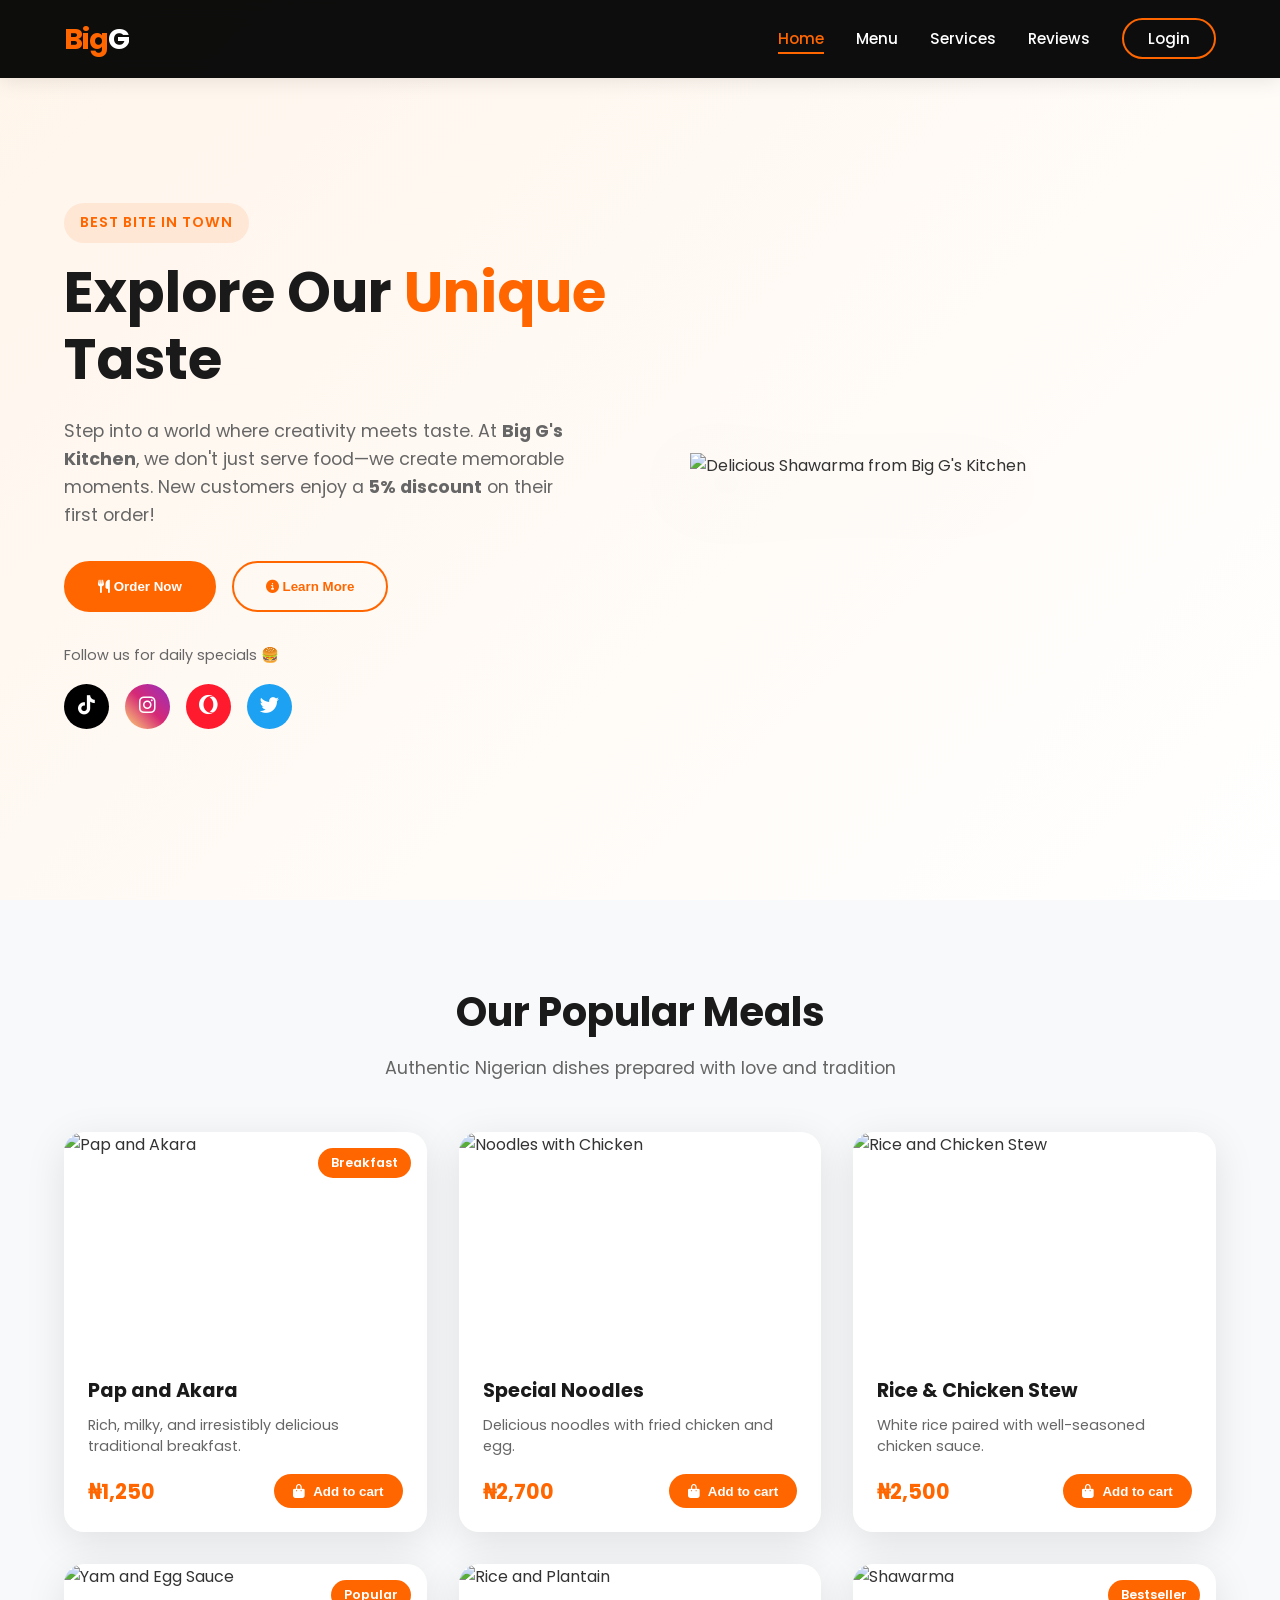
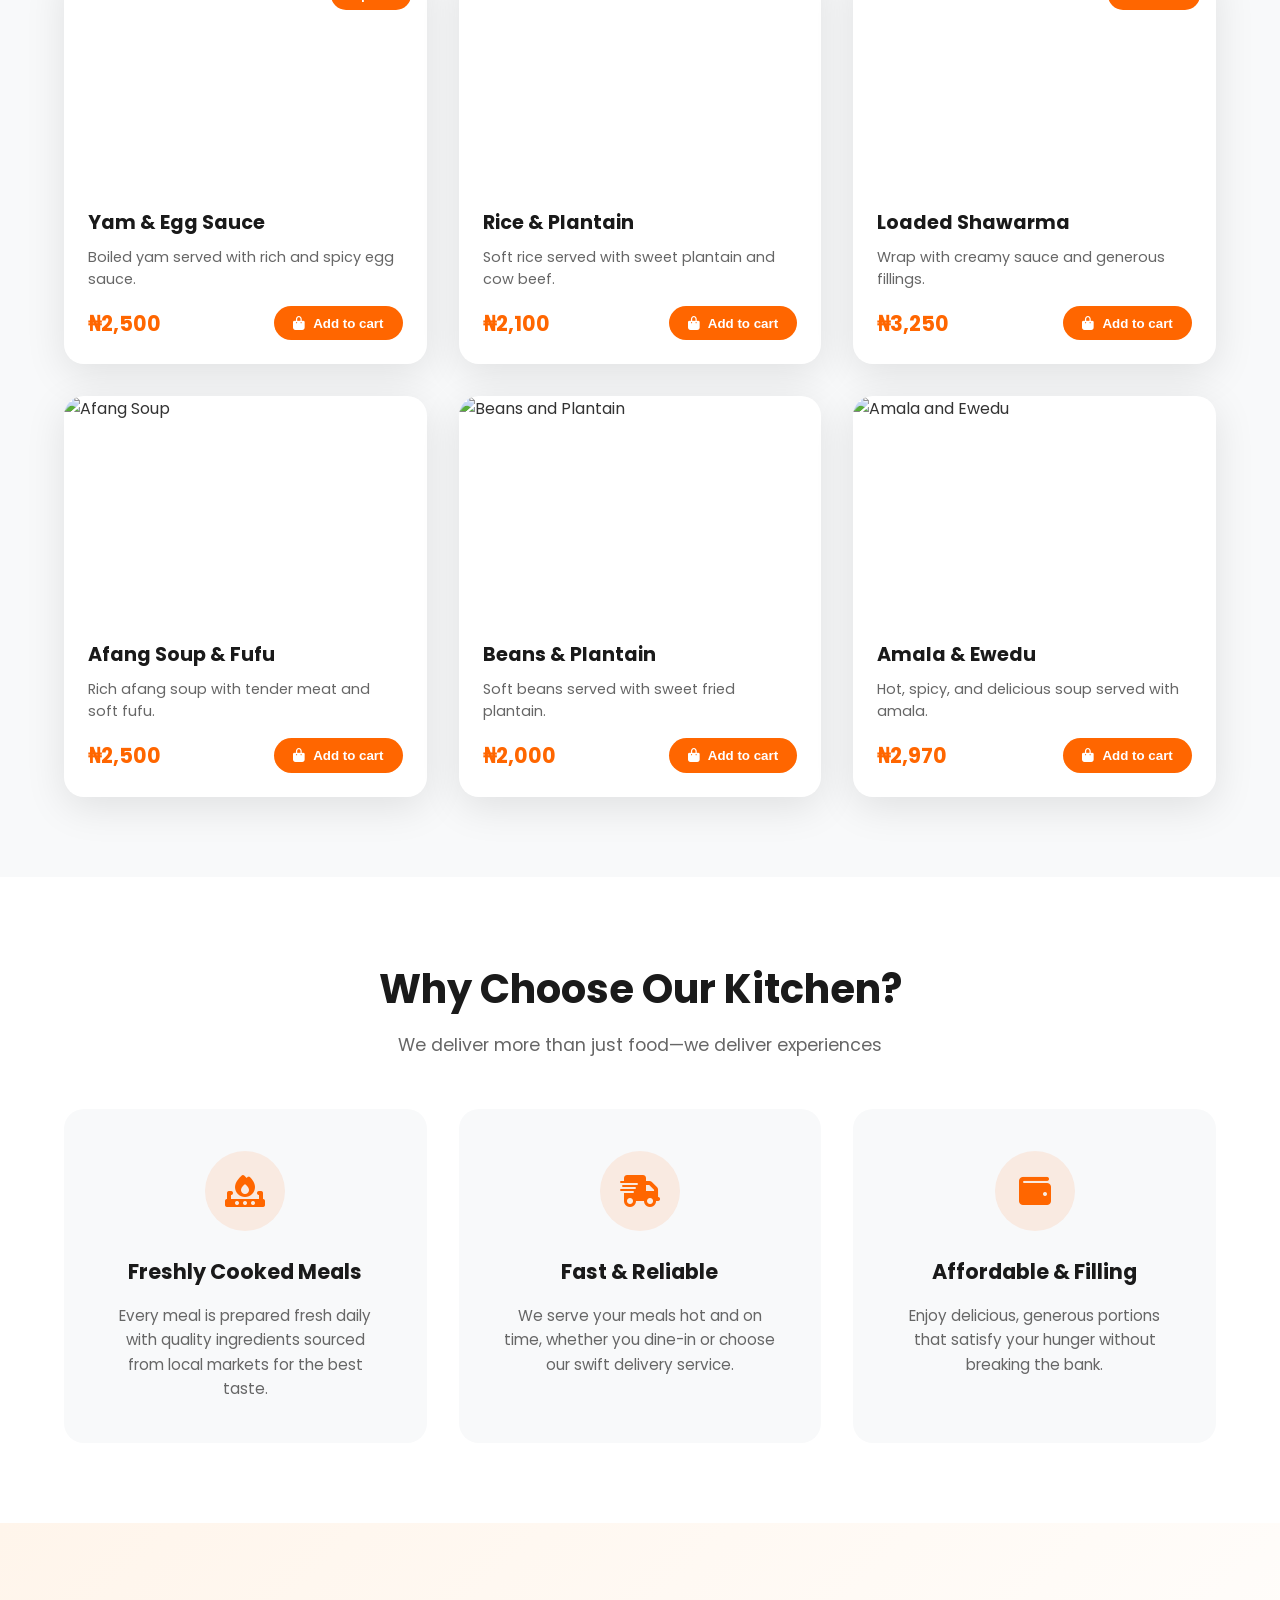
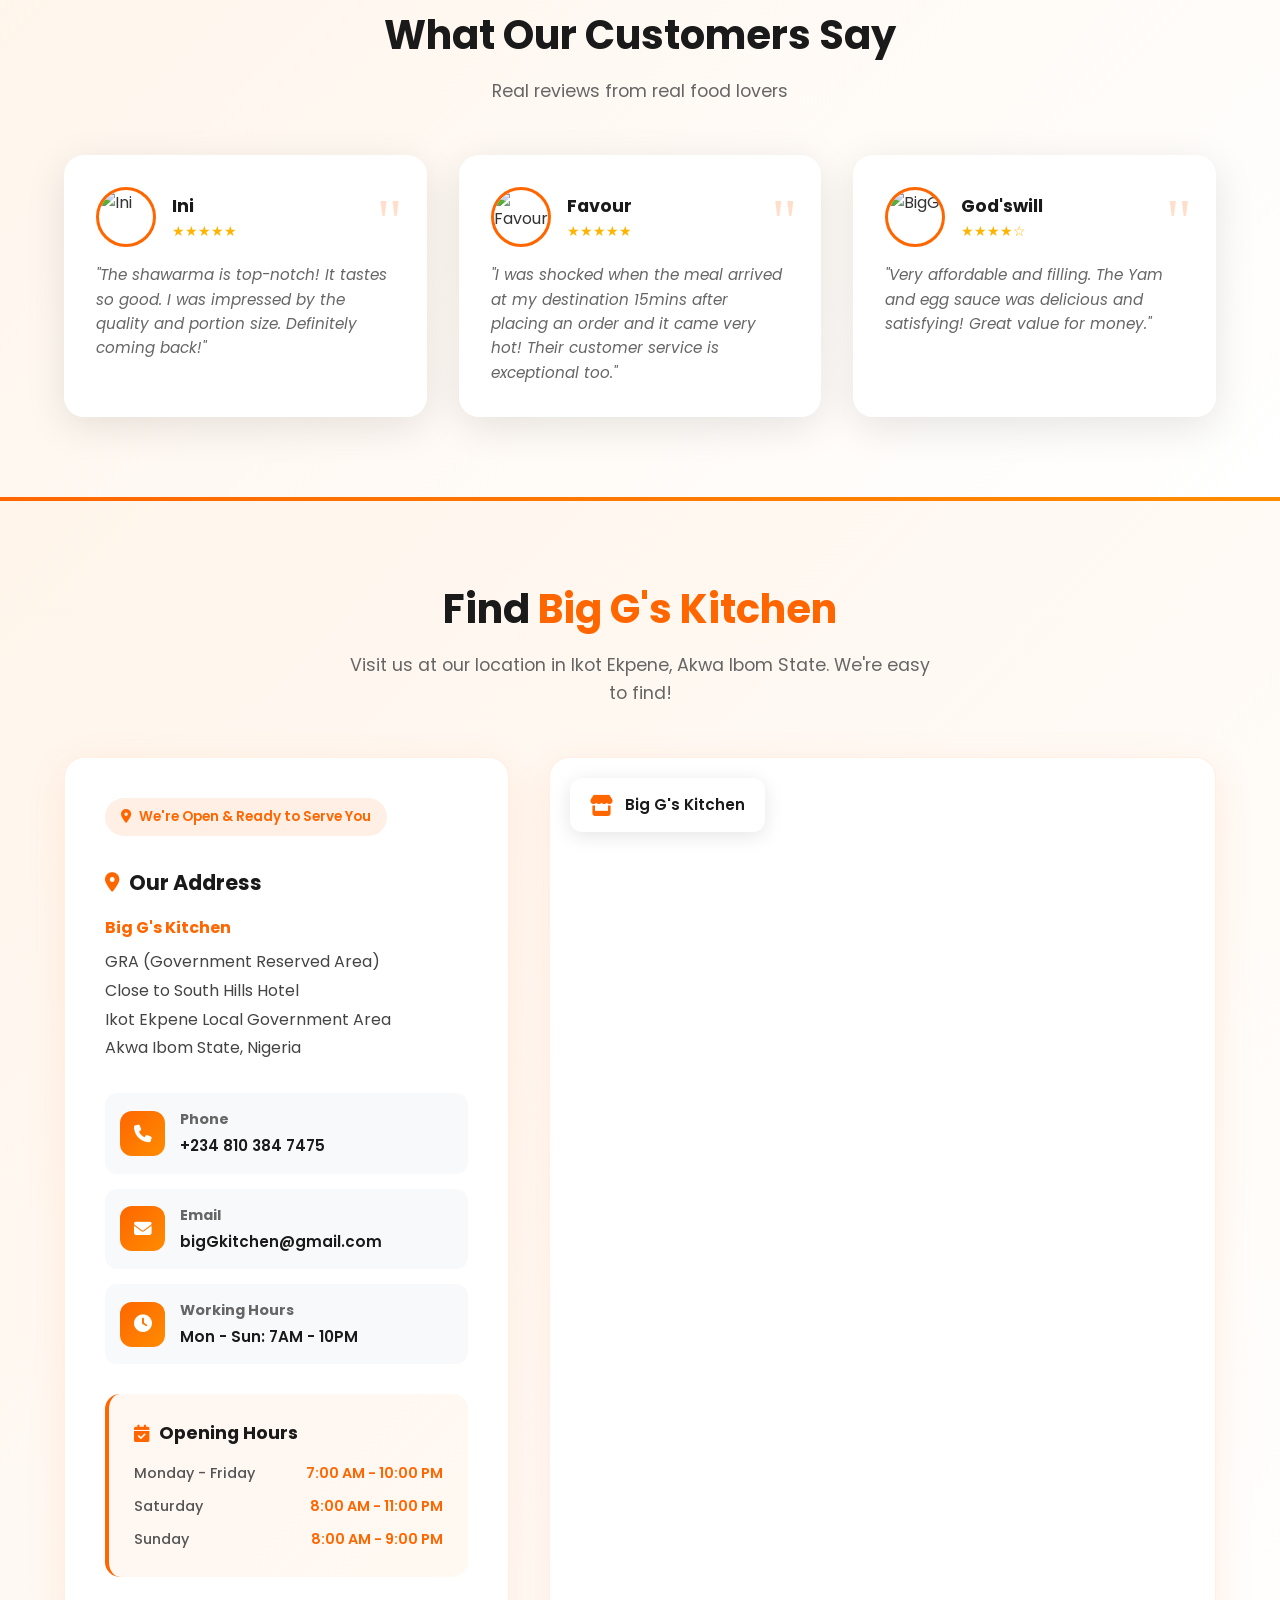
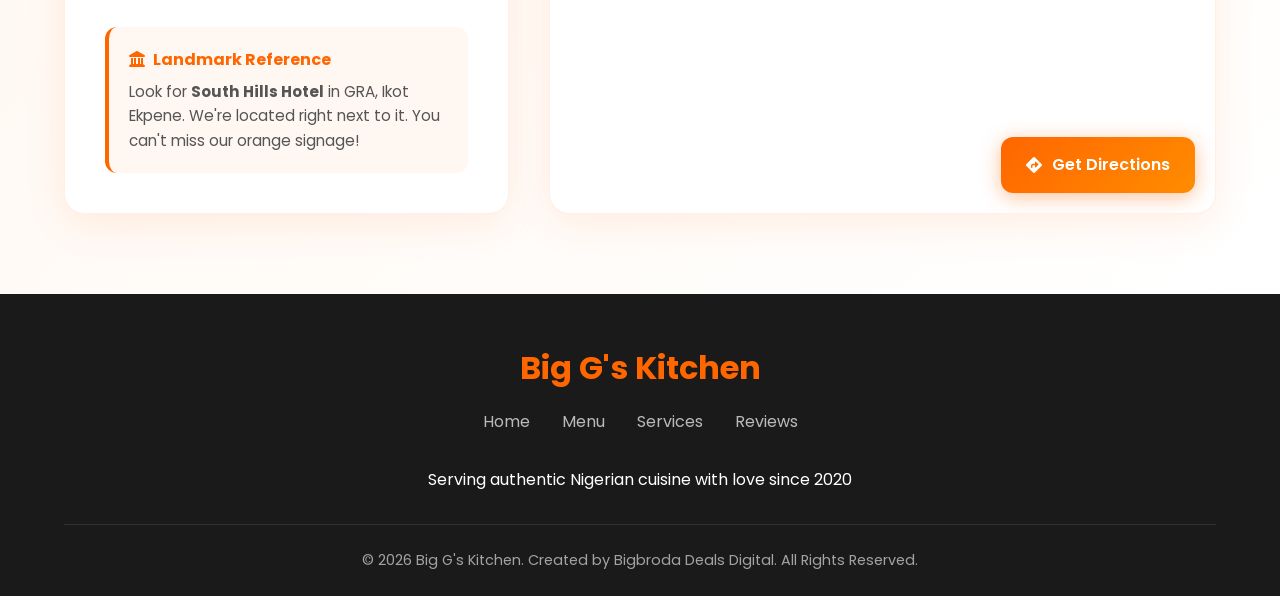
==== commit a44034b1: "Update and rename bake2.html to index.html" ====
--- a/index.html
+++ b/index.html
@@ -29,7 +29,7 @@
             <li><a href="#products">Menu</a></li>
             <li><a href="#features">Services</a></li>
             <li><a href="#testimonials">Reviews</a></li>
-            <li><a href="#" class="btn-login">Sign Up</a></li>
+            <li><a href="http://127.0.0.1:5500/JavascriptCode/bake_login.html" class="btn-login">Login</a></li>
         </ul>
     </nav>
 
@@ -41,8 +41,8 @@
             <p>Step into a world where creativity meets taste. At <strong>Big G's Kitchen</strong>, we don't just serve food—we create memorable moments. New customers enjoy a <strong>5% discount</strong> on their first order!</p>
             
             <div class="hero-buttons">
-                <button class="btn-primary" onclick="scrollToSection('products')">
-                    <i class="fas fa-utensils"></i> Order Now
+                <button class="btn-primary">
+                    <a href="http://127.0.0.1:5500/JavascriptCode/b_backup.html#signUp"><i class="fas fa-utensils"></i> Order Now</a>
                 </button>
                 <button class="btn-secondary" onclick="scrollToSection('features')">
                     <i class="fas fa-info-circle"></i> Learn More
@@ -270,7 +270,7 @@
 
             <div class="testimonial-card" data-aos="fade-up" data-aos-delay="300">
                 <div class="testimonial-header">
-                    <img src="big.jpg" alt="God'swill">
+                    <img src="big.jpg" alt="BigG">
                     <div class="testimonial-meta">
                         <h4>God'swill</h4>
                         <div class="stars">★★★★☆</div>
